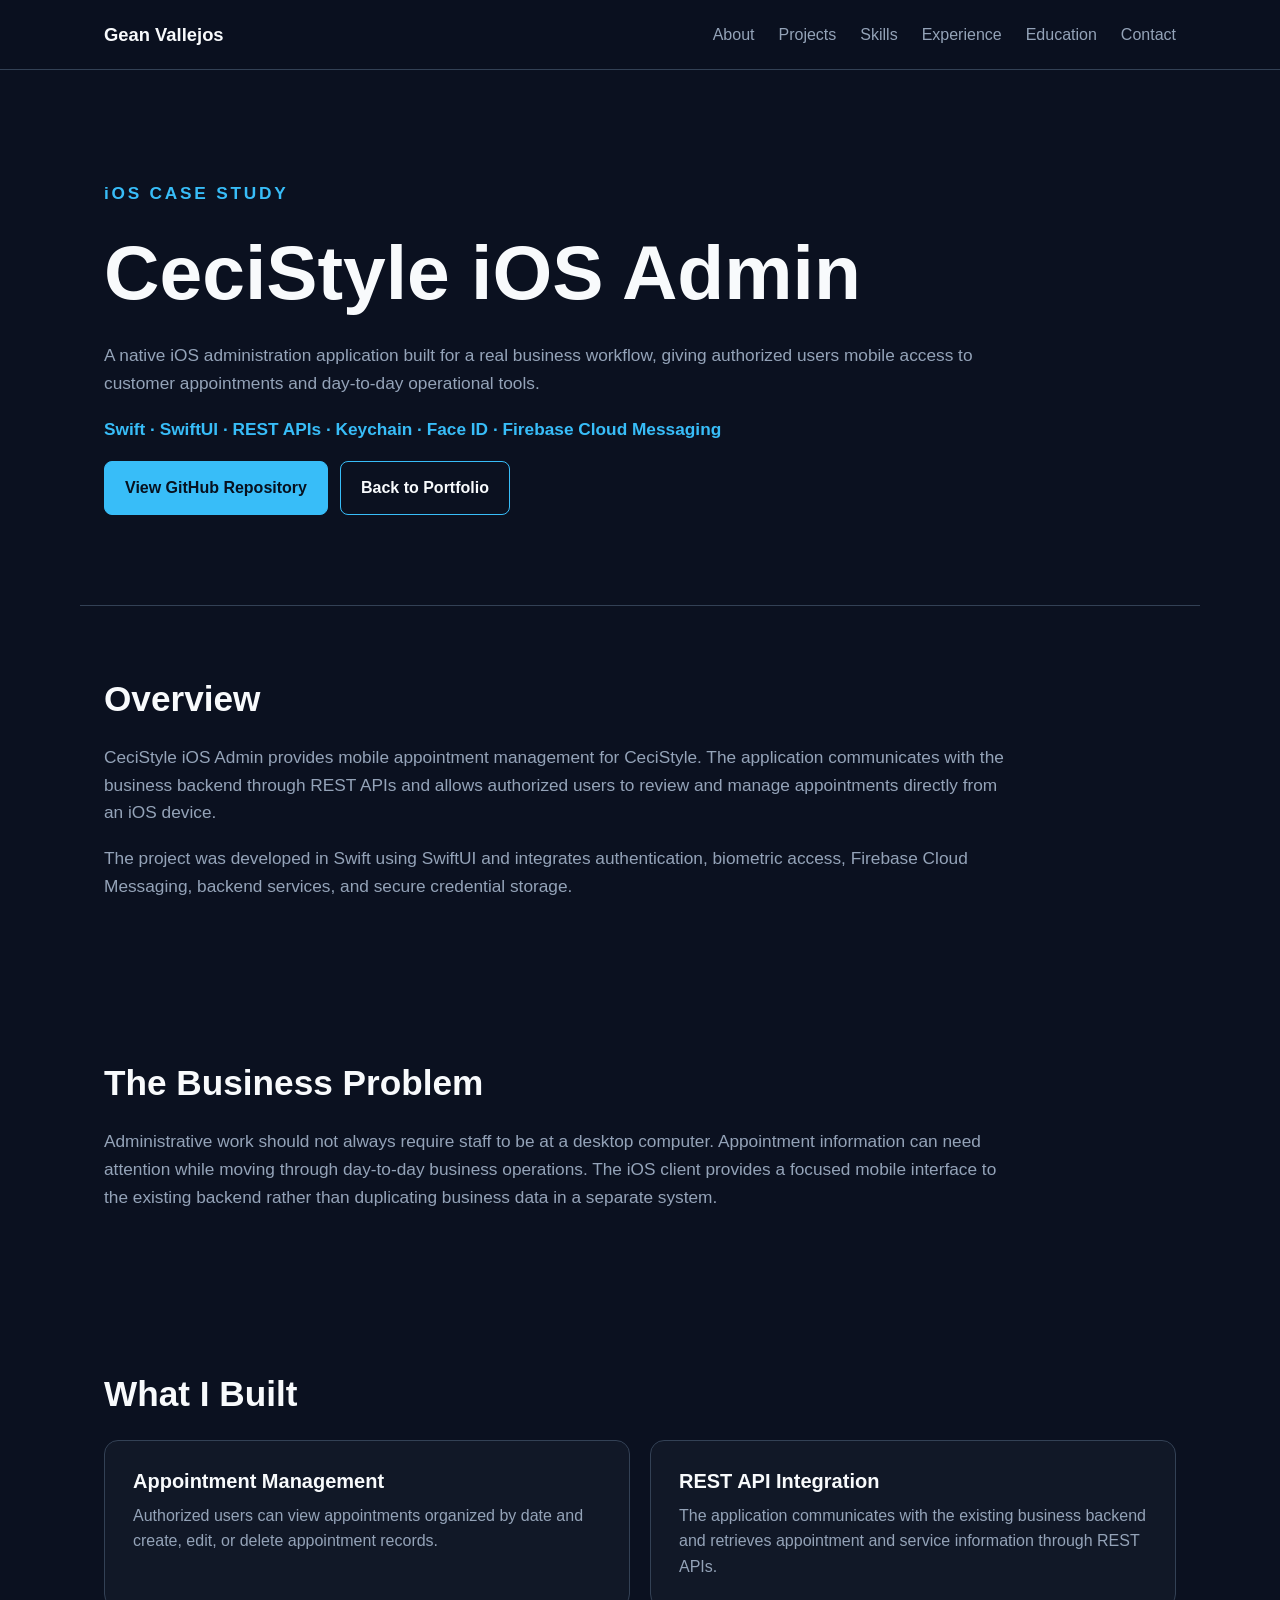
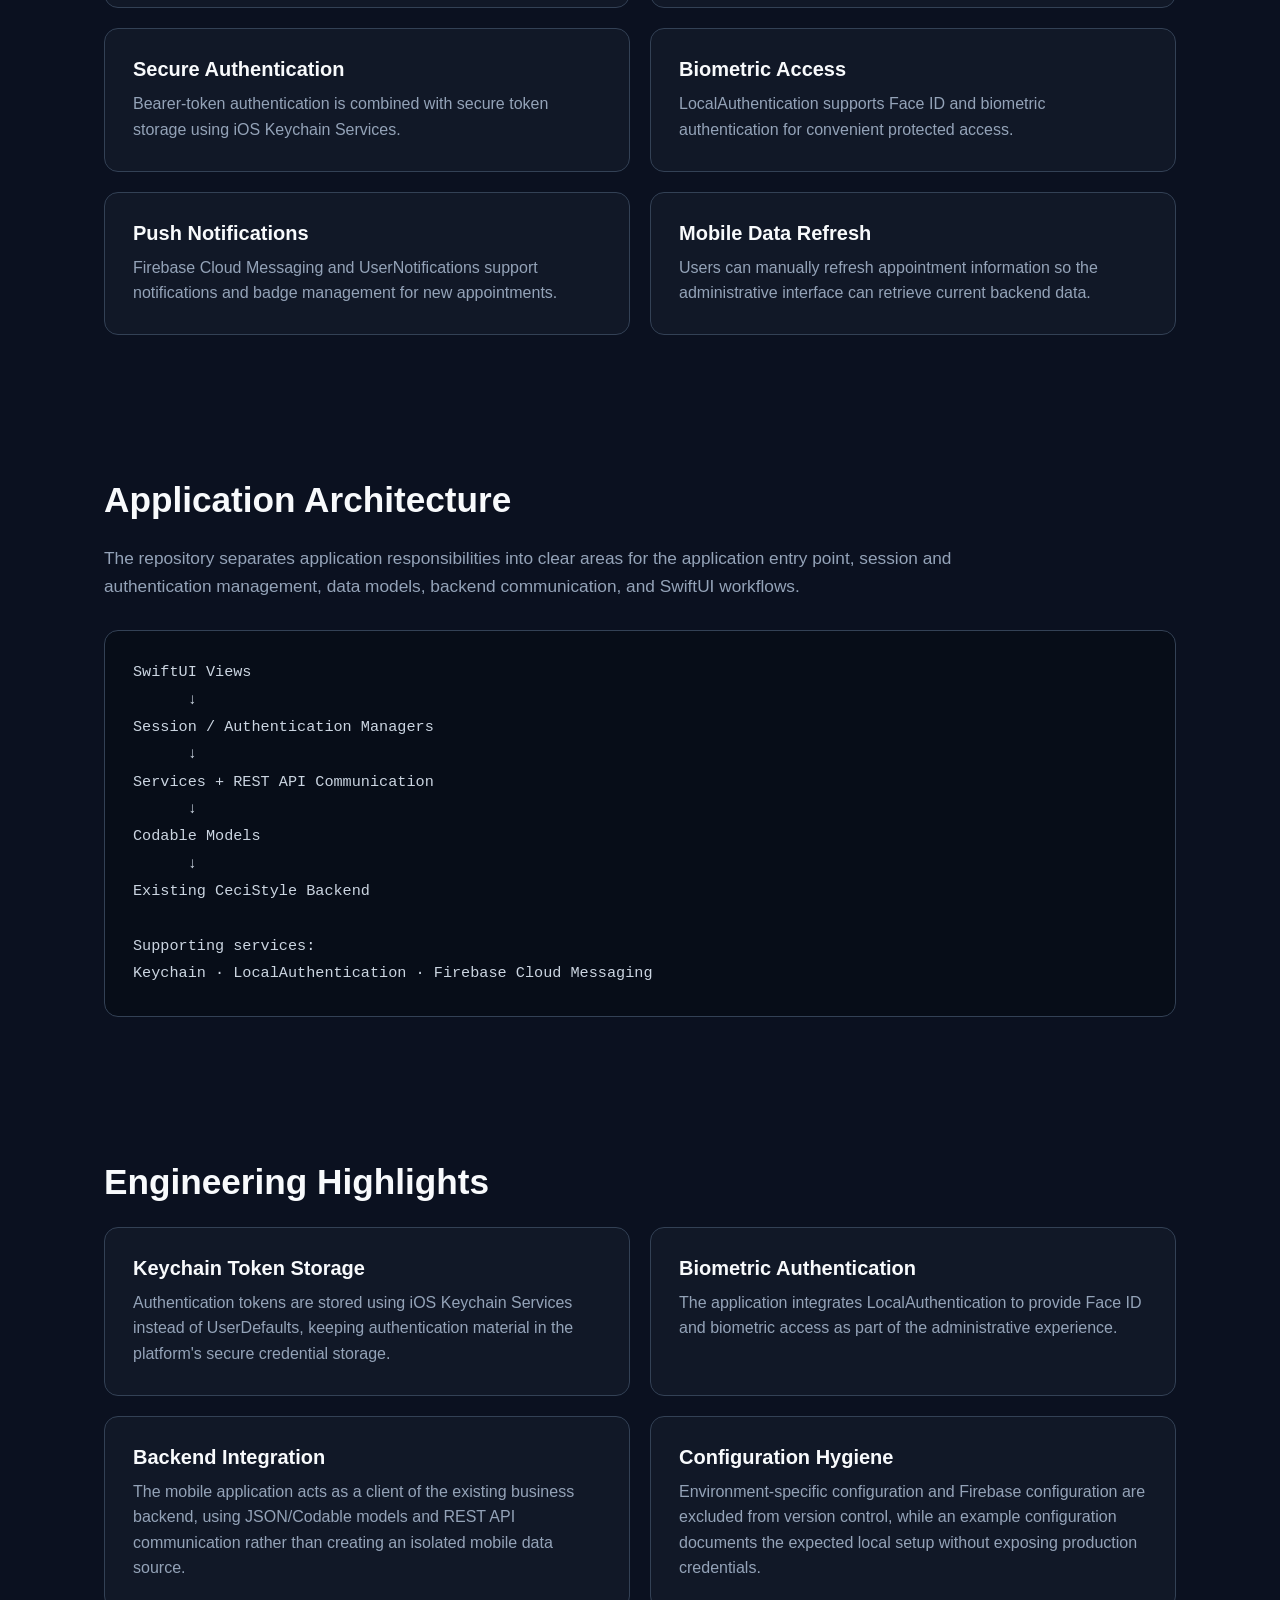
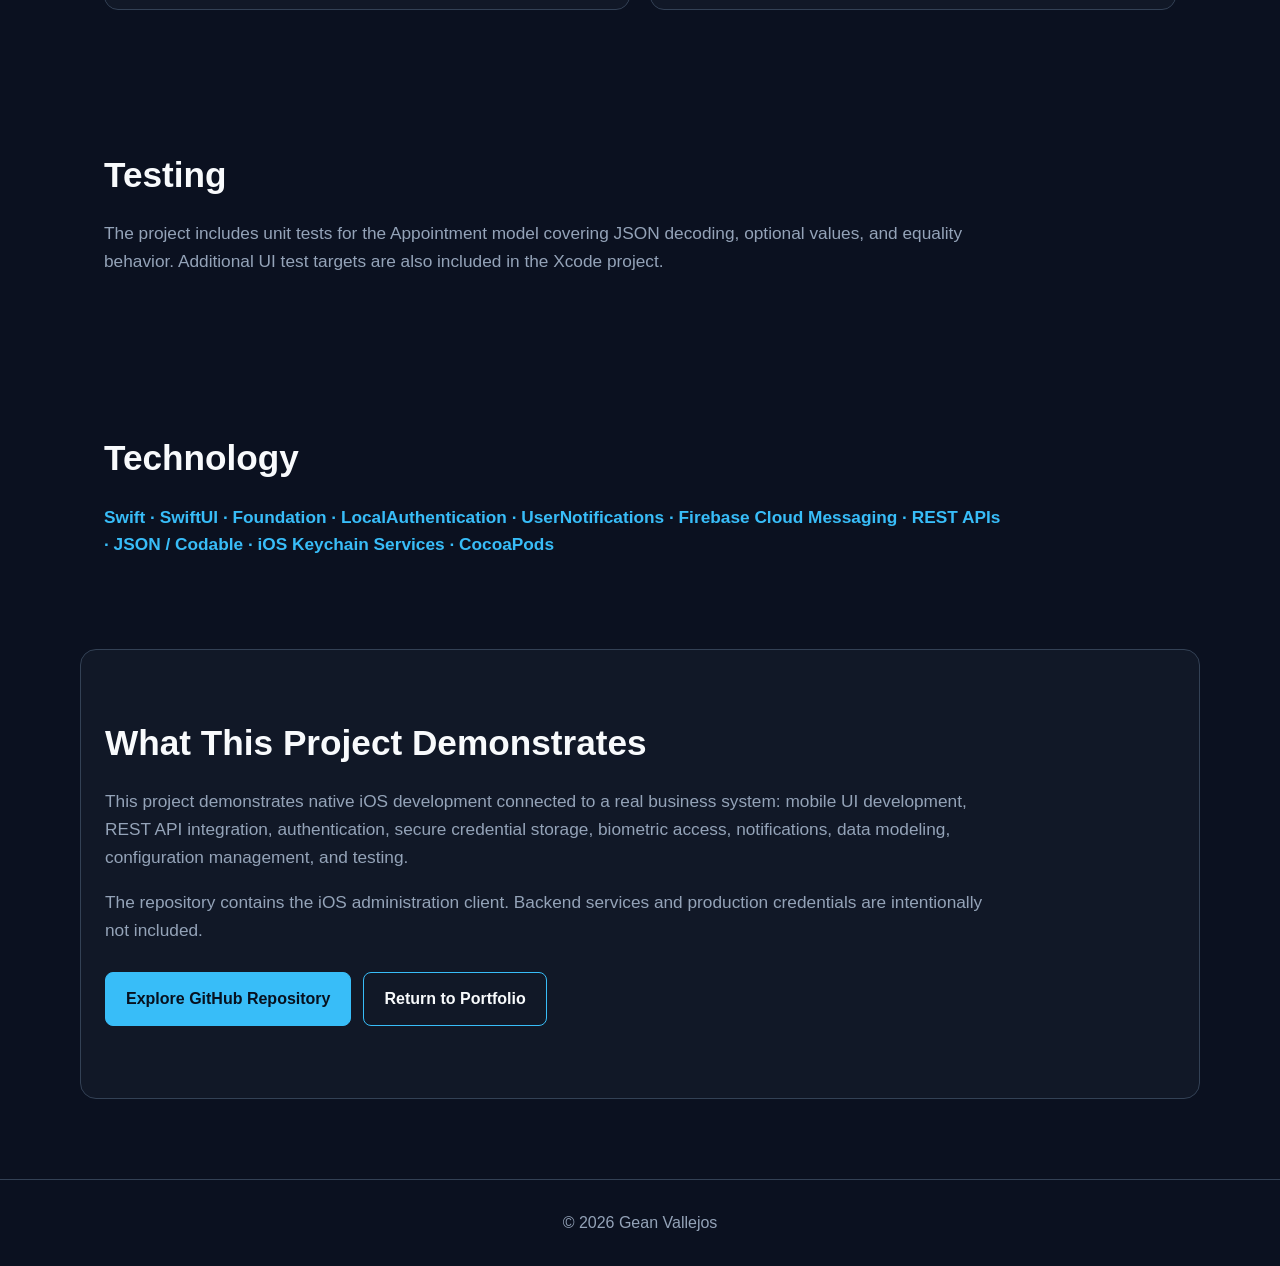
==== projects/cecistyle-ios.html @ dca75edf "Add CeciStyle iOS Admin case study" ====
<!DOCTYPE html>
<html lang="en"><head><meta charset="UTF-8"><meta name="viewport" content="width=device-width, initial-scale=1.0"><meta name="description" content="CeciStyle iOS Admin case study by Gean Vallejos — a SwiftUI administration application integrating secure authentication, REST APIs, biometrics, and push notifications."><link rel="stylesheet" href="../css/styles.css"><title>CeciStyle iOS Admin | Gean Vallejos</title></head>
<body class="project-page"><header><nav><a href="../index.html">Gean Vallejos</a><div><a href="../index.html#about">About</a><a href="../index.html#projects">Projects</a><a href="../index.html#skills">Skills</a><a href="../index.html#experience">Experience</a><a href="../index.html#education">Education</a><a href="../index.html#contact">Contact</a></div></nav></header>
<main>
<section class="project-hero"><p class="project-eyebrow">iOS CASE STUDY</p><h1>CeciStyle iOS Admin</h1><p class="project-lead">A native iOS administration application built for a real business workflow, giving authorized users mobile access to customer appointments and day-to-day operational tools.</p><p class="project-stack">Swift · SwiftUI · REST APIs · Keychain · Face ID · Firebase Cloud Messaging</p><div class="project-actions"><a class="project-button primary" href="https://github.com/vallejosgm/cecistyle-ios-admin" target="_blank" rel="noopener noreferrer">View GitHub Repository</a><a class="project-button" href="../index.html#projects">Back to Portfolio</a></div></section>
<section><h2>Overview</h2><p>CeciStyle iOS Admin provides mobile appointment management for CeciStyle. The application communicates with the business backend through REST APIs and allows authorized users to review and manage appointments directly from an iOS device.</p><p>The project was developed in Swift using SwiftUI and integrates authentication, biometric access, Firebase Cloud Messaging, backend services, and secure credential storage.</p></section>
<section><h2>The Business Problem</h2><p>Administrative work should not always require staff to be at a desktop computer. Appointment information can need attention while moving through day-to-day business operations. The iOS client provides a focused mobile interface to the existing backend rather than duplicating business data in a separate system.</p></section>
<section><h2>What I Built</h2><div class="project-grid"><article><h3>Appointment Management</h3><p>Authorized users can view appointments organized by date and create, edit, or delete appointment records.</p></article><article><h3>REST API Integration</h3><p>The application communicates with the existing business backend and retrieves appointment and service information through REST APIs.</p></article><article><h3>Secure Authentication</h3><p>Bearer-token authentication is combined with secure token storage using iOS Keychain Services.</p></article><article><h3>Biometric Access</h3><p>LocalAuthentication supports Face ID and biometric authentication for convenient protected access.</p></article><article><h3>Push Notifications</h3><p>Firebase Cloud Messaging and UserNotifications support notifications and badge management for new appointments.</p></article><article><h3>Mobile Data Refresh</h3><p>Users can manually refresh appointment information so the administrative interface can retrieve current backend data.</p></article></div></section>
<section><h2>Application Architecture</h2><p>The repository separates application responsibilities into clear areas for the application entry point, session and authentication management, data models, backend communication, and SwiftUI workflows.</p><pre><code>SwiftUI Views
      ↓
Session / Authentication Managers
      ↓
Services + REST API Communication
      ↓
Codable Models
      ↓
Existing CeciStyle Backend

Supporting services:
Keychain · LocalAuthentication · Firebase Cloud Messaging</code></pre></section>
<section><h2>Engineering Highlights</h2><div class="project-highlights"><article class="project-highlight"><h3>Keychain Token Storage</h3><p>Authentication tokens are stored using iOS Keychain Services instead of UserDefaults, keeping authentication material in the platform's secure credential storage.</p></article><article class="project-highlight"><h3>Biometric Authentication</h3><p>The application integrates LocalAuthentication to provide Face ID and biometric access as part of the administrative experience.</p></article><article class="project-highlight"><h3>Backend Integration</h3><p>The mobile application acts as a client of the existing business backend, using JSON/Codable models and REST API communication rather than creating an isolated mobile data source.</p></article><article class="project-highlight"><h3>Configuration Hygiene</h3><p>Environment-specific configuration and Firebase configuration are excluded from version control, while an example configuration documents the expected local setup without exposing production credentials.</p></article></div></section>
<section><h2>Testing</h2><p>The project includes unit tests for the Appointment model covering JSON decoding, optional values, and equality behavior. Additional UI test targets are also included in the Xcode project.</p></section>
<section><h2>Technology</h2><p class="project-stack">Swift · SwiftUI · Foundation · LocalAuthentication · UserNotifications · Firebase Cloud Messaging · REST APIs · JSON / Codable · iOS Keychain Services · CocoaPods</p></section>
<section class="project-cta"><h2>What This Project Demonstrates</h2><p>This project demonstrates native iOS development connected to a real business system: mobile UI development, REST API integration, authentication, secure credential storage, biometric access, notifications, data modeling, configuration management, and testing.</p><p>The repository contains the iOS administration client. Backend services and production credentials are intentionally not included.</p><div class="project-actions"><a class="project-button primary" href="https://github.com/vallejosgm/cecistyle-ios-admin" target="_blank" rel="noopener noreferrer">Explore GitHub Repository</a><a class="project-button" href="../index.html">Return to Portfolio</a></div></section>
</main><footer><p>© 2026 Gean Vallejos</p></footer></body></html>
---- css/styles.css ----
/* =========================
   Base
========================= */
:root { --bg:#0b1120; --surface:#111827; --surface-light:#1f2937; --text:#f8fafc; --muted:#94a3b8; --accent:#38bdf8; --accent-dark:#0284c7; --border:#334155; --max-width:1120px; }
* { box-sizing:border-box; margin:0; padding:0; }
html { scroll-behavior:smooth; }
body { font-family:Arial,Helvetica,sans-serif; background:var(--bg); color:var(--text); line-height:1.6; }
a { color:inherit; text-decoration:none; }
p { color:var(--muted); }
section { max-width:var(--max-width); margin:0 auto; padding:100px 24px; }
h1,h2,h3 { line-height:1.2; }
h2 { font-size:2.2rem; margin-bottom:32px; }

/* Navigation */
header { position:sticky; top:0; z-index:1000; background:rgba(11,17,32,.95); border-bottom:1px solid var(--border); }
nav { max-width:var(--max-width); margin:0 auto; padding:20px 24px; display:flex; justify-content:space-between; align-items:center; }
nav>a { font-size:1.15rem; font-weight:700; }
nav div { display:flex; gap:24px; }
nav div a { color:var(--muted); transition:color .2s ease; }
nav div a:hover { color:var(--accent); }

/* Hero */
#home { min-height:82vh; display:flex; flex-direction:column; justify-content:center; align-items:flex-start; }
#home>p:first-child { color:var(--accent); font-weight:700; letter-spacing:.15em; margin-bottom:18px; }
#home h1 { max-width:850px; font-size:clamp(3rem,7vw,5.5rem); margin-bottom:24px; }
#home h1+p { max-width:700px; font-size:1.25rem; margin-bottom:38px; }
#home a,#contact a { display:inline-block; padding:13px 22px; margin-right:12px; margin-bottom:12px; border:1px solid var(--accent); border-radius:8px; font-weight:700; transition:all .2s ease; }
#home a:first-of-type,#contact a:first-of-type { background:var(--accent); color:#07111f; }
#home a:hover,#contact a:hover { background:var(--accent-dark); border-color:var(--accent-dark); color:white; }

/* About */
#about p { max-width:800px; font-size:1.1rem; margin-bottom:18px; }

/* Projects */
#projects article { background:var(--surface); border:1px solid var(--border); border-radius:14px; padding:32px; margin-bottom:24px; transition:transform .2s ease,border-color .2s ease; }
#projects article:hover { transform:translateY(-4px); border-color:var(--accent); }
#projects h3 { font-size:1.5rem; margin-bottom:14px; }
#projects article p { margin-bottom:14px; }
#projects article p:nth-of-type(2) { color:var(--accent); font-size:.95rem; font-weight:700; }
#projects article a { display:inline-block; margin-top:8px; color:var(--text); font-weight:700; }
#projects article a:hover { color:var(--accent); }

/* Skills */
#skills h3 { color:var(--accent); margin-top:26px; margin-bottom:8px; }
#skills p { font-size:1.1rem; }

/* Experience / Education */
#experience article,#education article { padding:24px 0; border-bottom:1px solid var(--border); }
#experience h3,#education h3 { margin-bottom:8px; }

/* Contact */
#contact { padding-bottom:120px; }
#contact p { max-width:700px; margin-bottom:30px; font-size:1.1rem; }

/* Footer */
footer { border-top:1px solid var(--border); padding:30px 24px; text-align:center; }

/* =========================
   Project Case Studies
========================= */
body.project-page main { overflow:hidden; }
.project-page section { padding-top:72px; padding-bottom:72px; }
.project-page .project-hero { padding-top:110px; padding-bottom:90px; border-bottom:1px solid var(--border); }
.project-eyebrow { color:var(--accent)!important; font-size:.9rem; font-weight:800; letter-spacing:.16em; margin-bottom:18px; }
.project-page .project-hero h1 { max-width:900px; font-size:clamp(2.8rem,6vw,5rem); margin-bottom:24px; }
.project-lead { max-width:850px; font-size:1.25rem; margin-bottom:22px; }
.project-stack { color:var(--accent)!important; font-weight:700; margin-bottom:30px; }
.project-actions { display:flex; flex-wrap:wrap; gap:12px; }
.project-button { display:inline-block; padding:13px 20px; border:1px solid var(--accent); border-radius:8px; font-weight:700; }
.project-button.primary { background:var(--accent); color:#07111f; }
.project-button:hover { background:var(--accent-dark); border-color:var(--accent-dark); color:white; }
.project-page section>p { max-width:900px; font-size:1.08rem; margin-bottom:18px; }
.project-page h2 { margin-bottom:24px; }
.project-grid { display:grid; grid-template-columns:repeat(2,minmax(0,1fr)); gap:20px; }
.project-grid article,.project-highlight { background:var(--surface); border:1px solid var(--border); border-radius:14px; padding:28px; }
.project-grid h3,.project-highlight h3 { font-size:1.25rem; margin-bottom:10px; }
.project-grid article p,.project-highlight p { margin-bottom:0; }
.project-page pre { margin-top:30px; padding:28px; overflow:auto; background:#070d18; border:1px solid var(--border); border-radius:14px; color:#cbd5e1; font-size:.95rem; line-height:1.8; }
.project-highlights { display:grid; grid-template-columns:repeat(2,minmax(0,1fr)); gap:20px; }
.project-cta { background:var(--surface); border:1px solid var(--border); border-radius:16px; margin-bottom:80px; }
.project-cta .project-actions { margin-top:28px; }

/* Responsive */
@media (max-width:800px) {
  nav div { display:none; }
  section { padding:75px 20px; }
  #home { min-height:75vh; }
  #home h1 { font-size:clamp(2.7rem,12vw,4rem); }
  #home h1+p { font-size:1.1rem; }
  h2 { font-size:1.9rem; }
  .project-page .project-hero { padding-top:80px; padding-bottom:65px; }
  .project-page .project-hero h1 { font-size:clamp(2.5rem,12vw,3.8rem); }
  .project-lead { font-size:1.1rem; }
  .project-grid,.project-highlights { grid-template-columns:1fr; }
  .project-page pre { padding:20px; font-size:.8rem; }
}
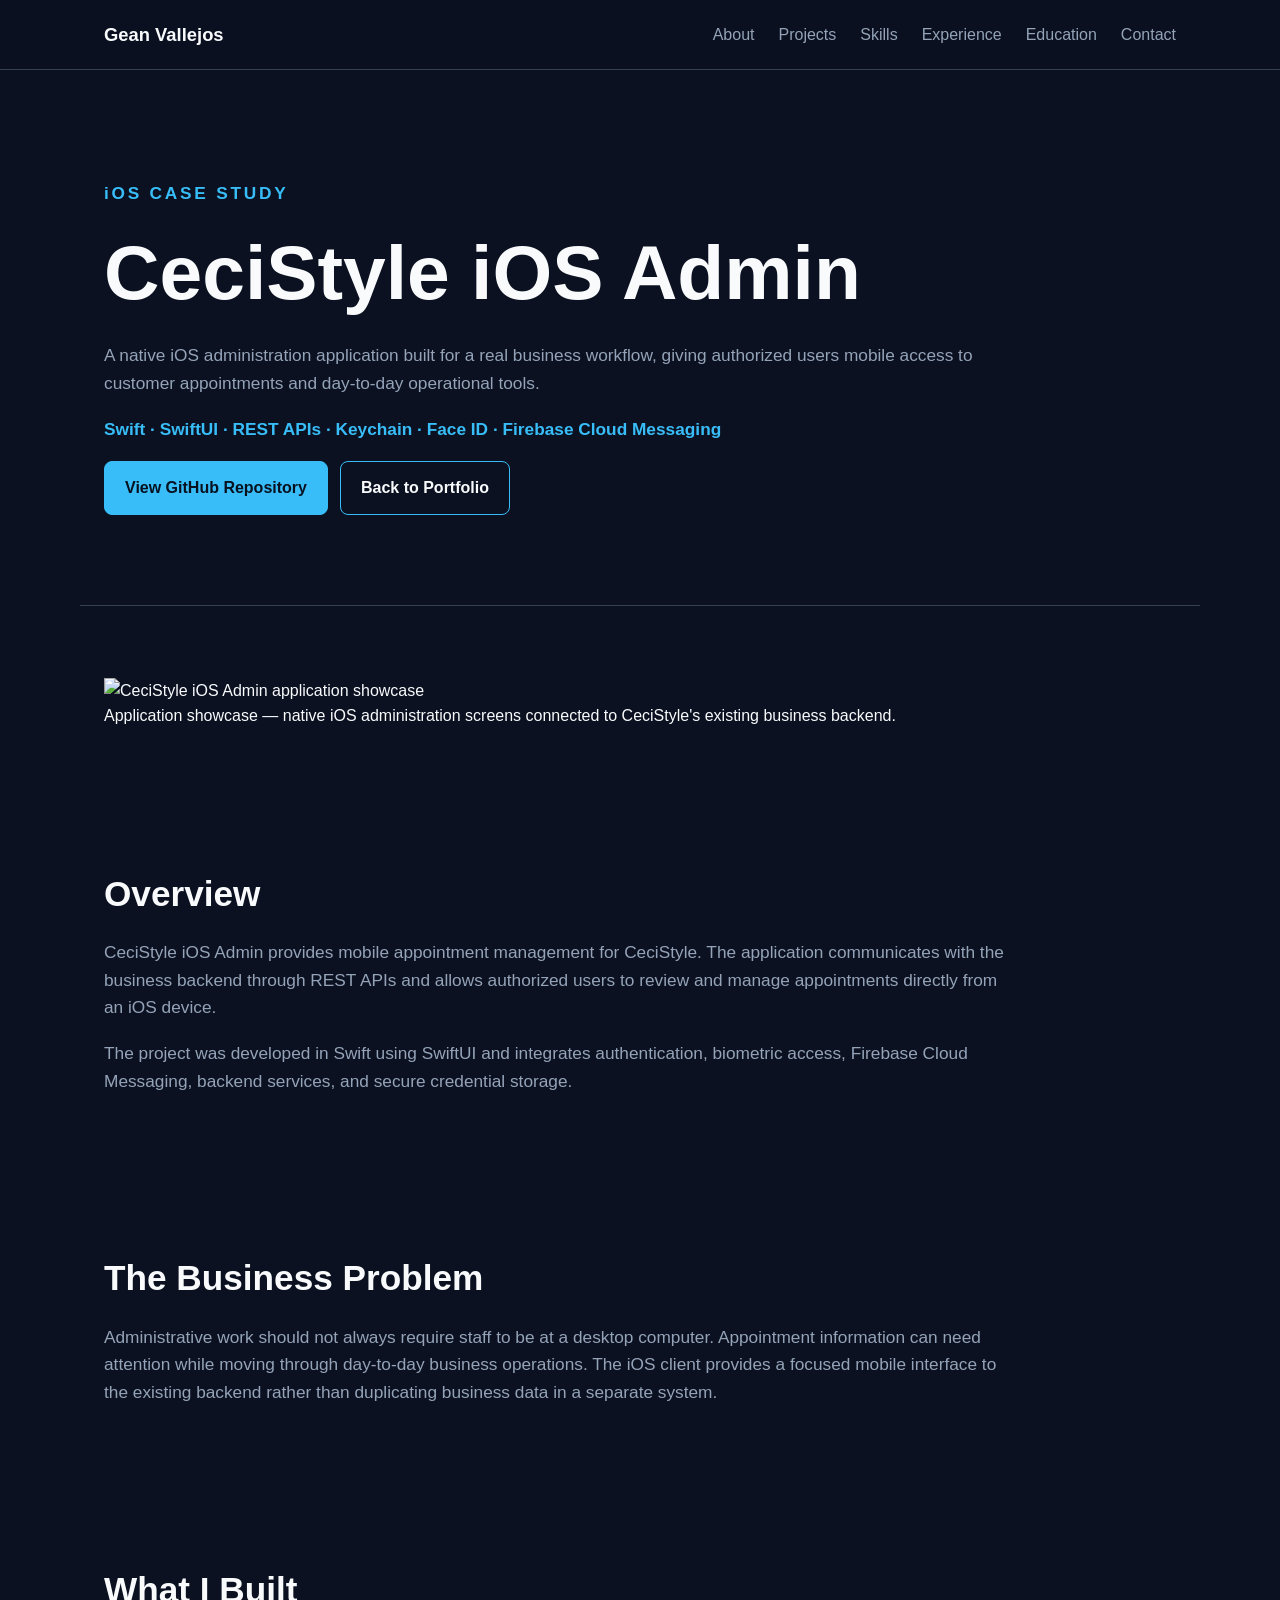
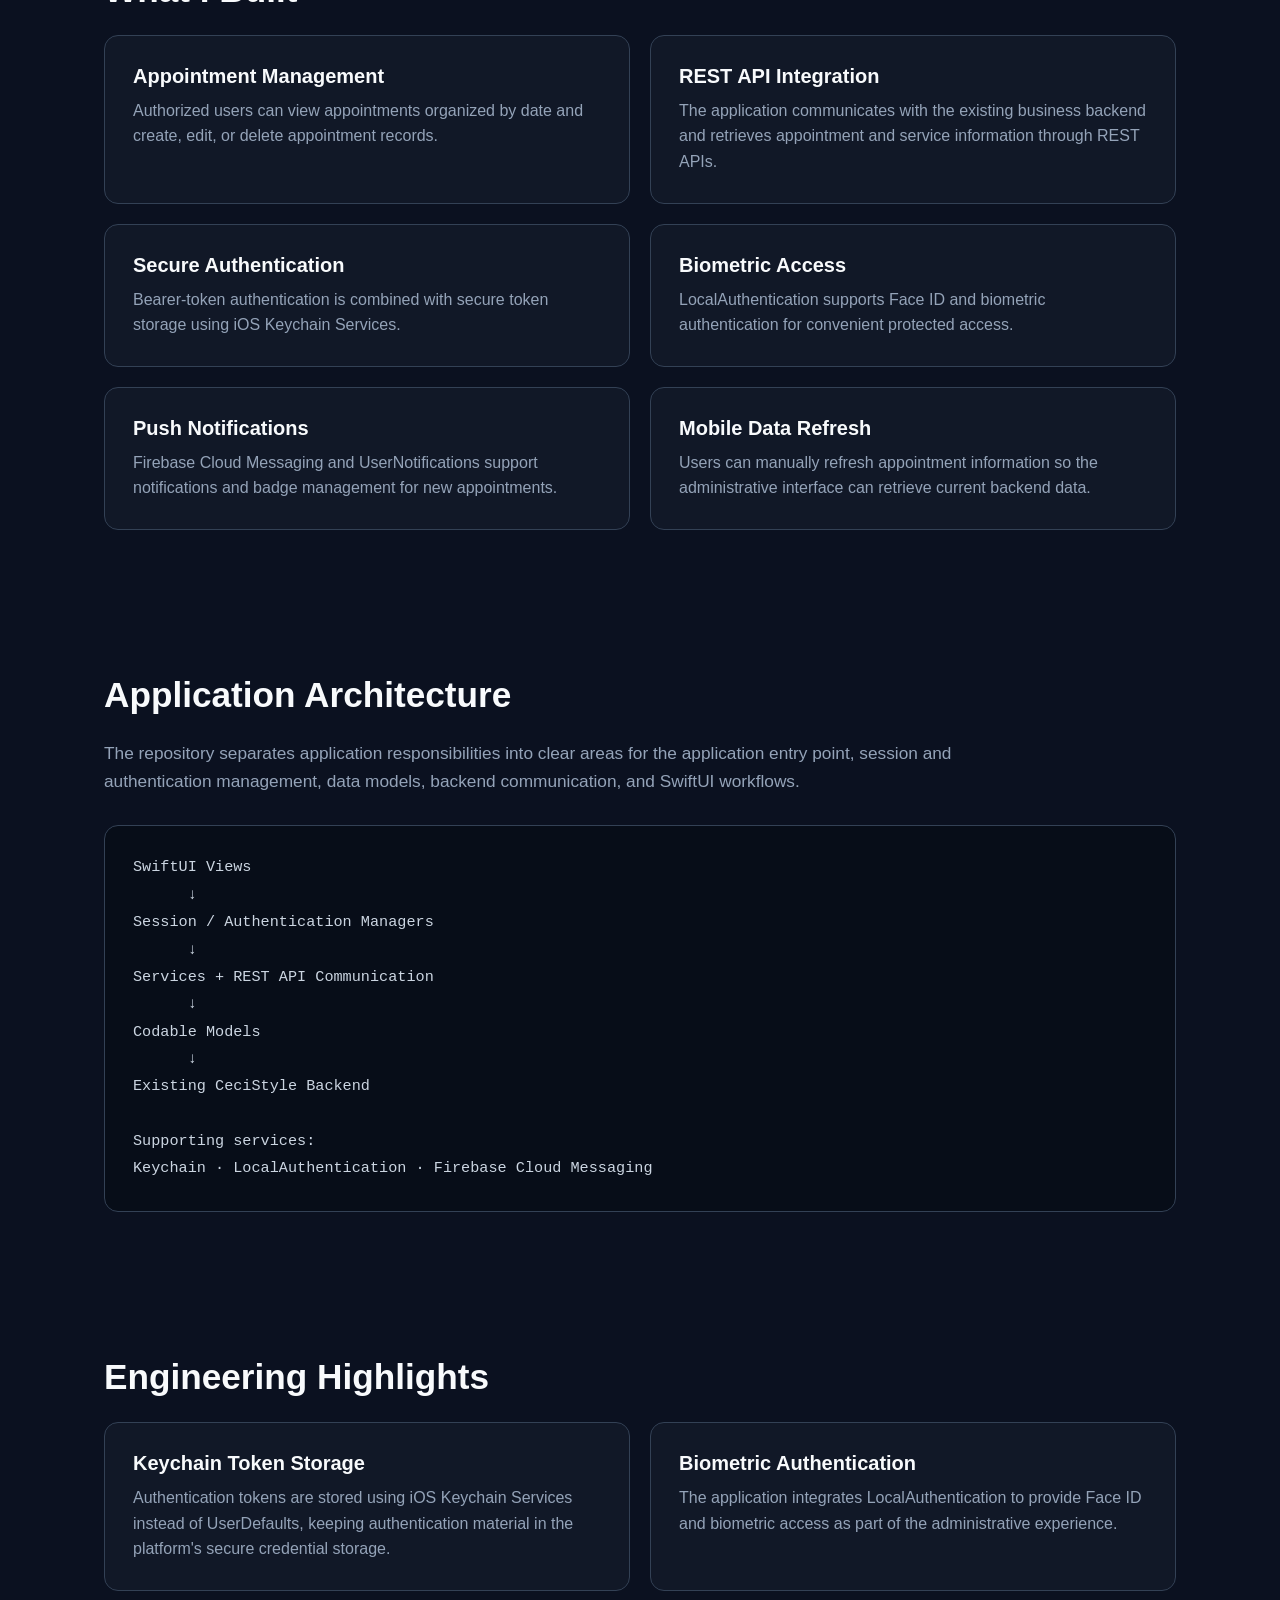
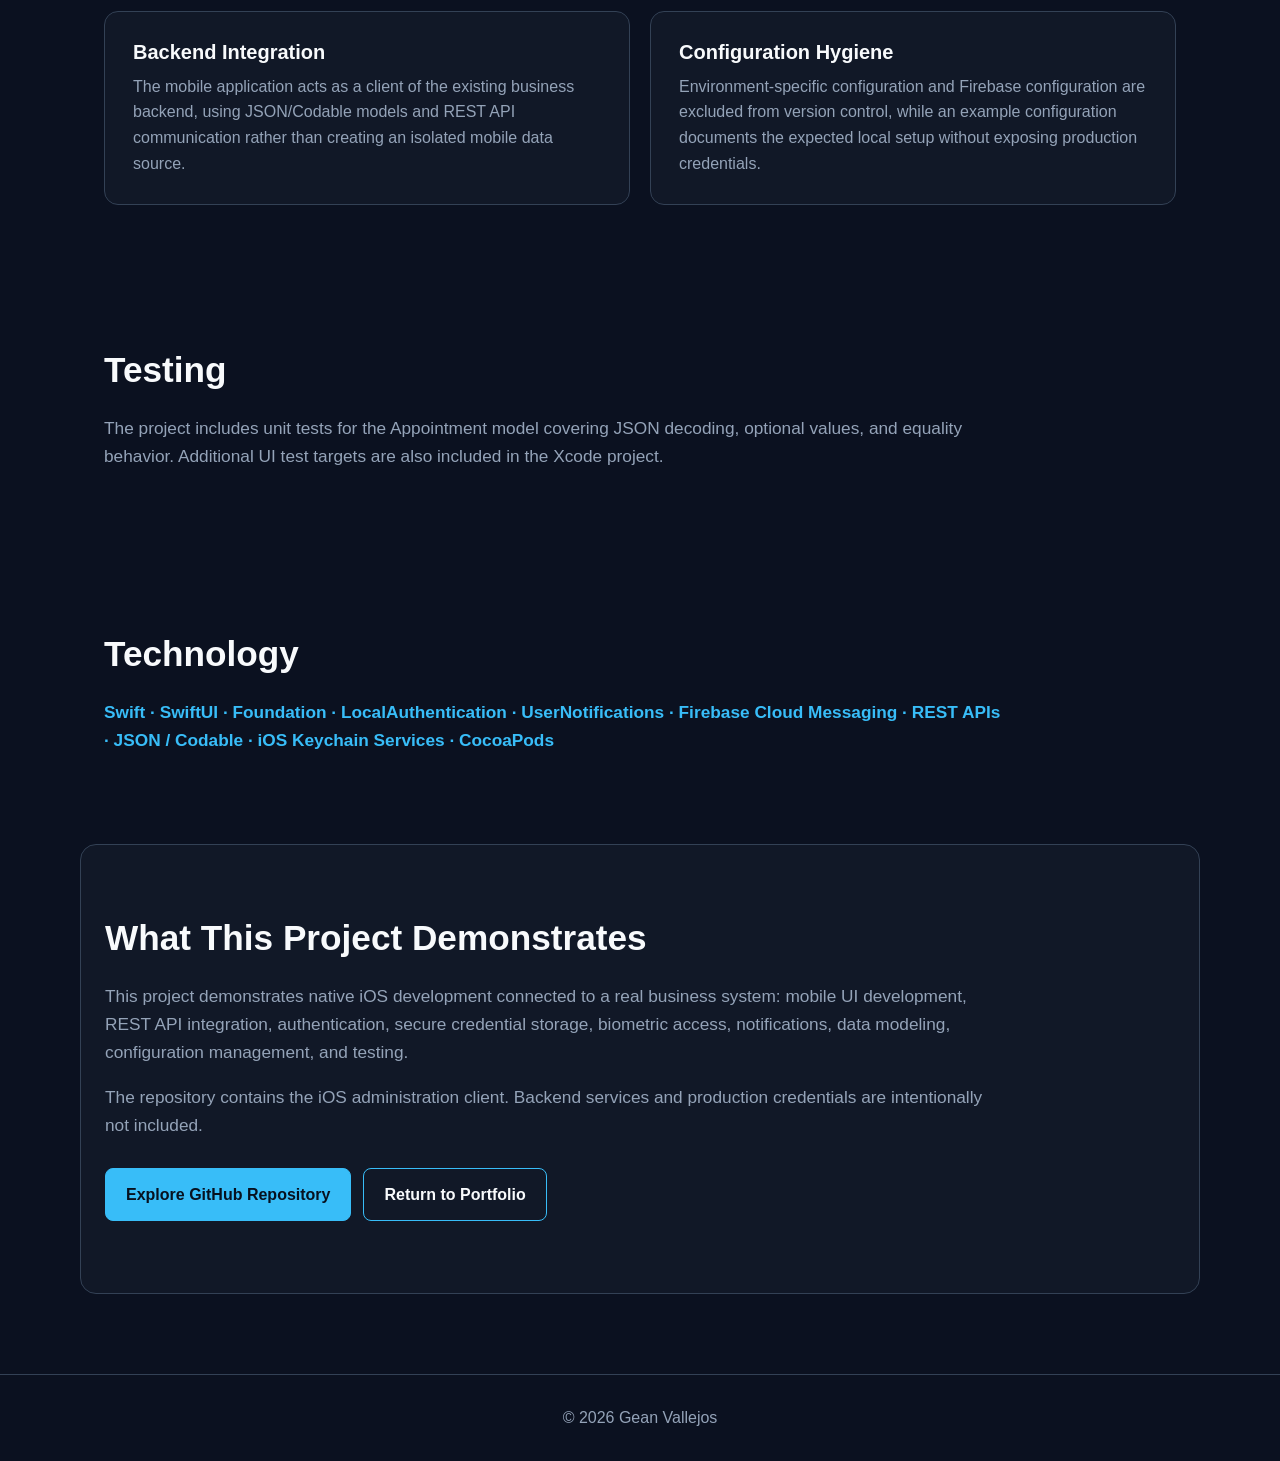
==== commit f97f7904: "Add visual evidence to iOS case study" ====
--- a/projects/cecistyle-ios.html
+++ b/projects/cecistyle-ios.html
@@ -3,6 +3,7 @@
 <body class="project-page"><header><nav><a href="../index.html">Gean Vallejos</a><div><a href="../index.html#about">About</a><a href="../index.html#projects">Projects</a><a href="../index.html#skills">Skills</a><a href="../index.html#experience">Experience</a><a href="../index.html#education">Education</a><a href="../index.html#contact">Contact</a></div></nav></header>
 <main>
 <section class="project-hero"><p class="project-eyebrow">iOS CASE STUDY</p><h1>CeciStyle iOS Admin</h1><p class="project-lead">A native iOS administration application built for a real business workflow, giving authorized users mobile access to customer appointments and day-to-day operational tools.</p><p class="project-stack">Swift · SwiftUI · REST APIs · Keychain · Face ID · Firebase Cloud Messaging</p><div class="project-actions"><a class="project-button primary" href="https://github.com/vallejosgm/cecistyle-ios-admin" target="_blank" rel="noopener noreferrer">View GitHub Repository</a><a class="project-button" href="../index.html#projects">Back to Portfolio</a></div></section>
+<section class="project-visual"><figure><img src="https://raw.githubusercontent.com/vallejosgm/cecistyle-ios-admin/main/docs/images/cecistyle-admin-showcase.png" alt="CeciStyle iOS Admin application showcase" loading="eager"><figcaption>Application showcase — native iOS administration screens connected to CeciStyle's existing business backend.</figcaption></figure></section>
 <section><h2>Overview</h2><p>CeciStyle iOS Admin provides mobile appointment management for CeciStyle. The application communicates with the business backend through REST APIs and allows authorized users to review and manage appointments directly from an iOS device.</p><p>The project was developed in Swift using SwiftUI and integrates authentication, biometric access, Firebase Cloud Messaging, backend services, and secure credential storage.</p></section>
 <section><h2>The Business Problem</h2><p>Administrative work should not always require staff to be at a desktop computer. Appointment information can need attention while moving through day-to-day business operations. The iOS client provides a focused mobile interface to the existing backend rather than duplicating business data in a separate system.</p></section>
 <section><h2>What I Built</h2><div class="project-grid"><article><h3>Appointment Management</h3><p>Authorized users can view appointments organized by date and create, edit, or delete appointment records.</p></article><article><h3>REST API Integration</h3><p>The application communicates with the existing business backend and retrieves appointment and service information through REST APIs.</p></article><article><h3>Secure Authentication</h3><p>Bearer-token authentication is combined with secure token storage using iOS Keychain Services.</p></article><article><h3>Biometric Access</h3><p>LocalAuthentication supports Face ID and biometric authentication for convenient protected access.</p></article><article><h3>Push Notifications</h3><p>Firebase Cloud Messaging and UserNotifications support notifications and badge management for new appointments.</p></article><article><h3>Mobile Data Refresh</h3><p>Users can manually refresh appointment information so the administrative interface can retrieve current backend data.</p></article></div></section>
